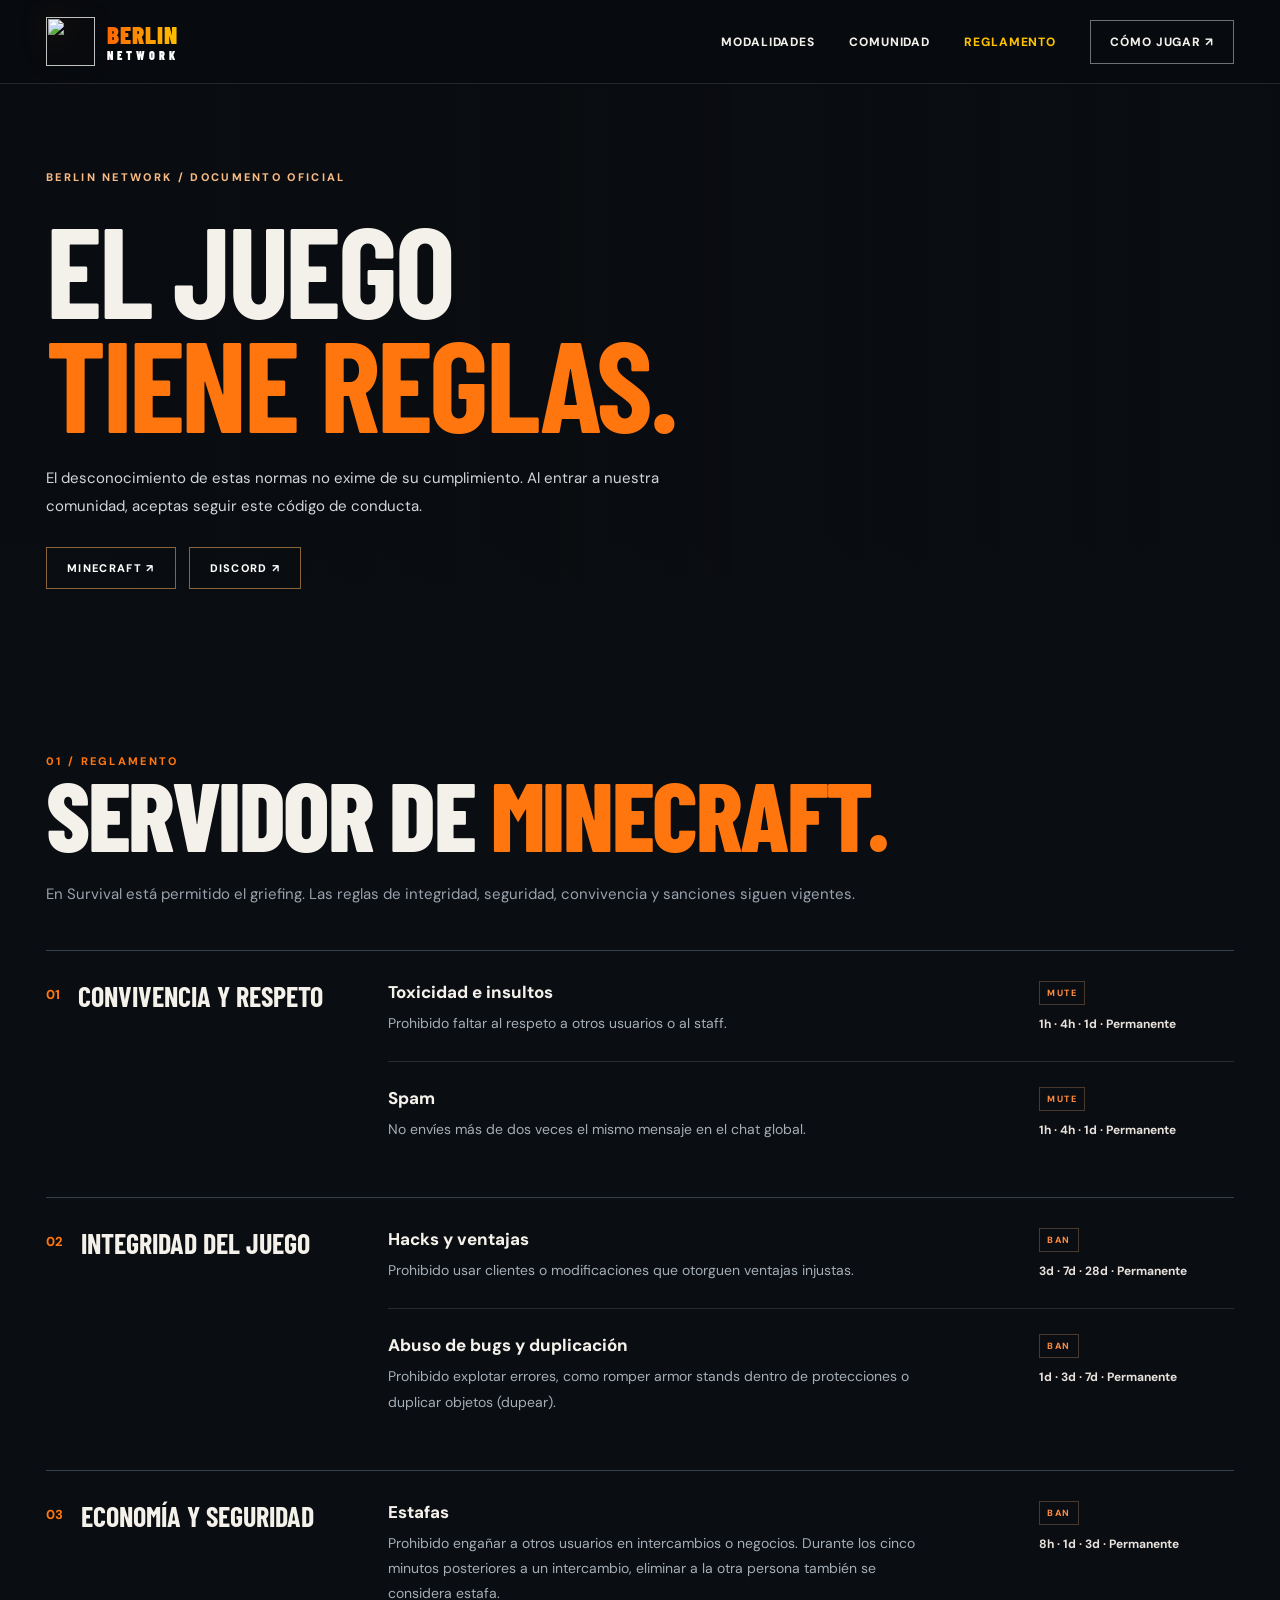
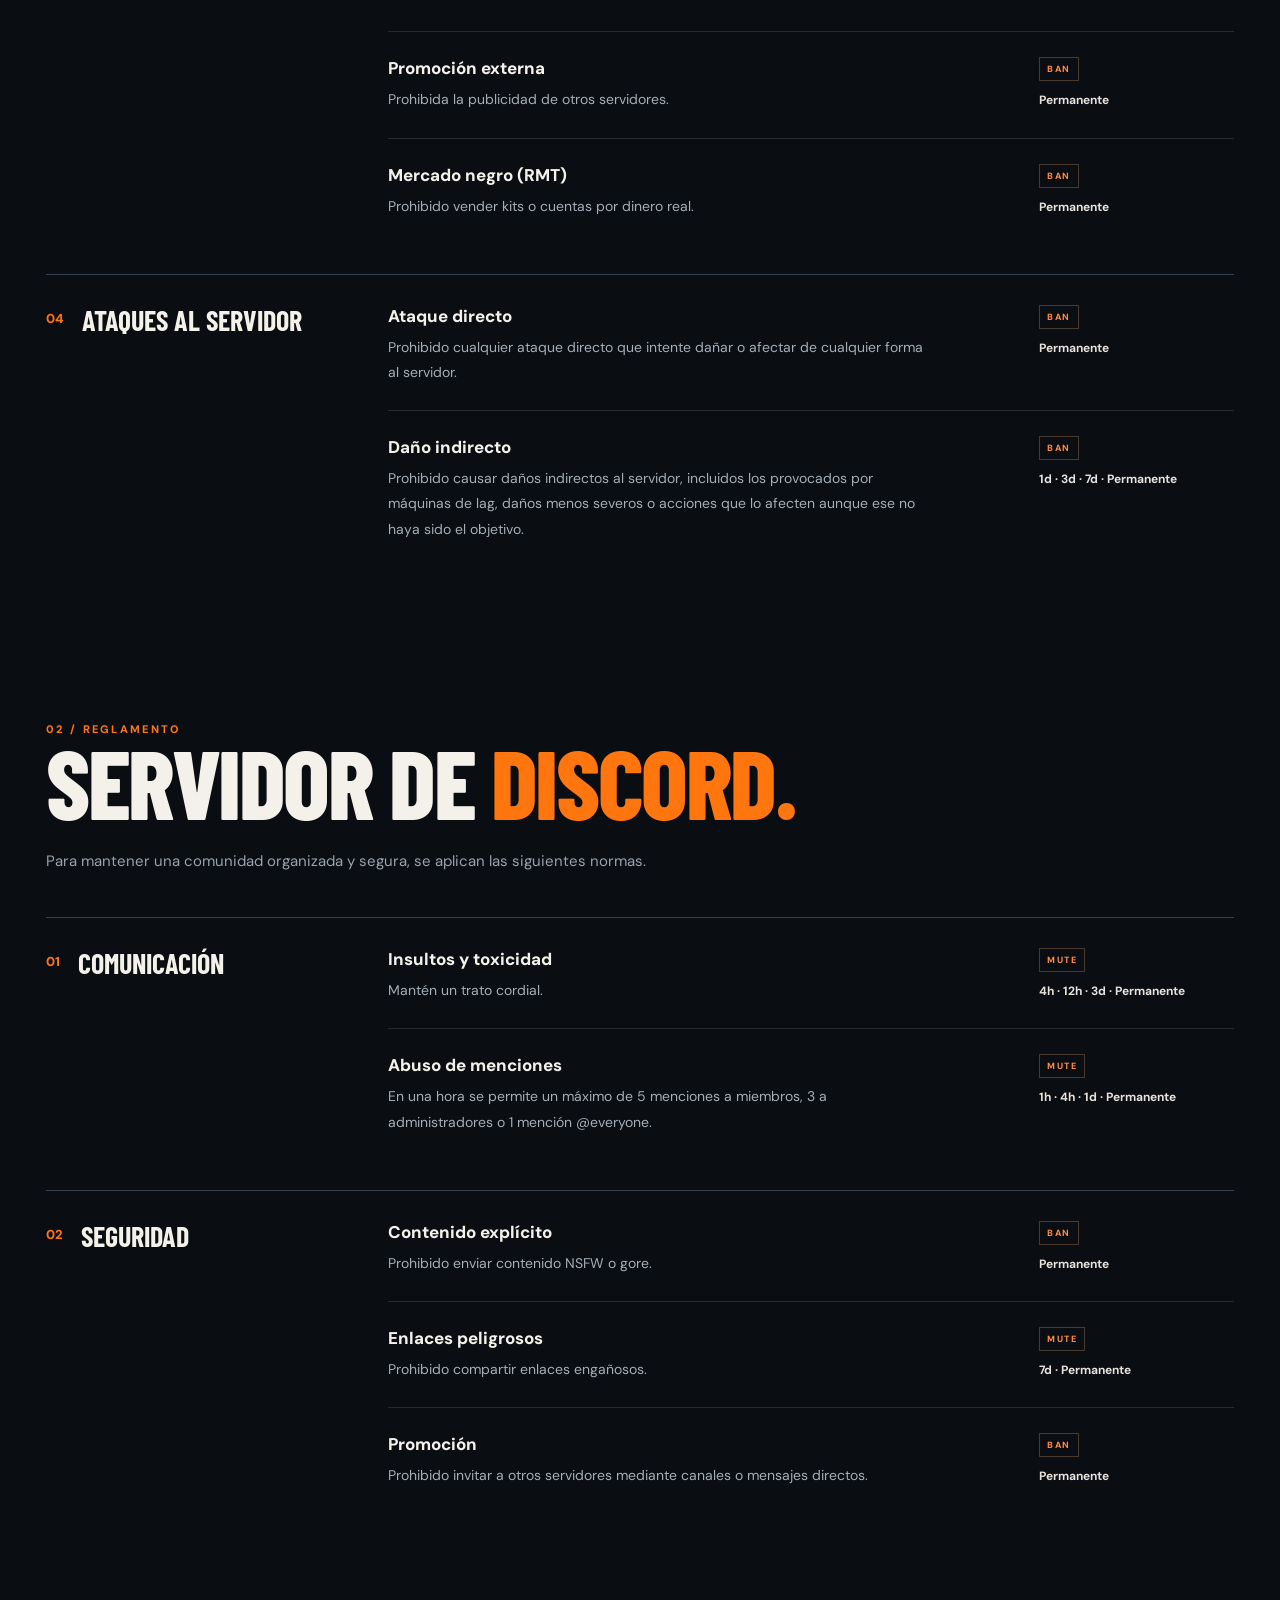
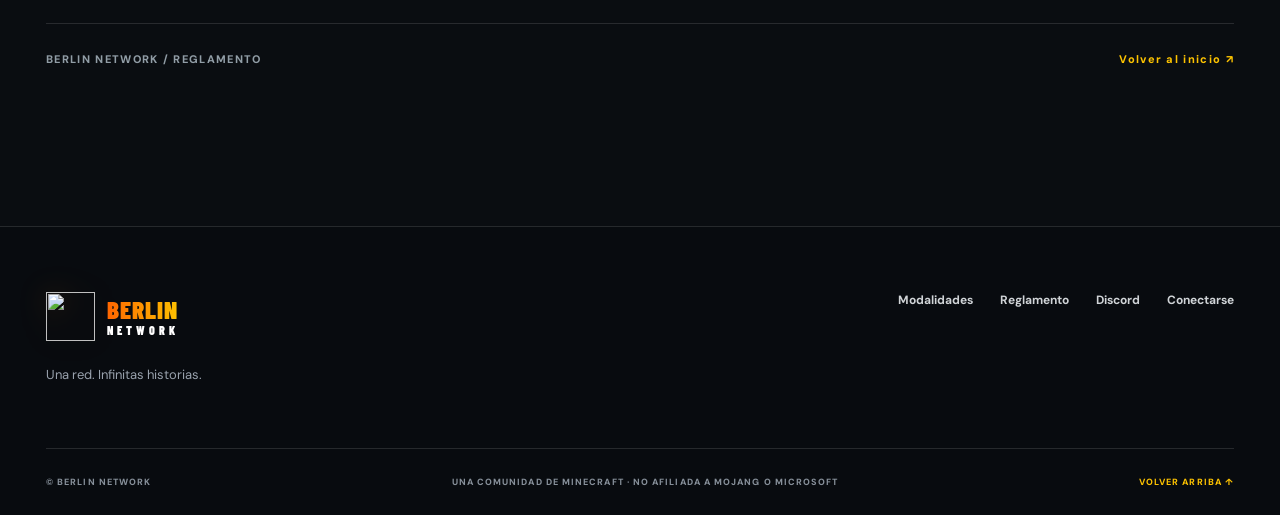
==== reglas.html @ 825617a2 "feat: add reglas.html" ====
<!doctype html>
<html lang="es">
<head>
  <meta charset="UTF-8"><meta name="viewport" content="width=device-width, initial-scale=1"><meta name="theme-color" content="#090c10"><meta name="description" content="Reglamento oficial de Berlin Network: normas y sanciones de Minecraft y Discord."><title>Reglamento — Berlin Network</title><link rel="icon" type="image/png" href="assets/favicon.png"><link rel="stylesheet" href="styles.css"><script defer src="site-config.js"></script><script defer src="script.js"></script>
</head>
<body class="rules-page">
  <a class="skip-link" href="#contenido">Saltar al contenido</a>
  <header class="site-header scrolled" id="site-header"><div class="container header-inner"><a class="brand" href="./" aria-label="Berlin Network, inicio"><img src="assets/berlin-icon.png" width="46" height="46" alt=""><span class="brand-word"><span class="brand-berlin">BERLIN</span><span class="brand-network">NETWORK</span></span></a><nav class="site-nav" id="site-nav" aria-label="Navegación principal"><a href="index.html#modalidades">Modalidades</a><a href="index.html#comunidad">Comunidad</a><a href="reglas.html" aria-current="page">Reglamento</a><a href="index.html#conectar" class="nav-play">Cómo jugar ↗</a></nav><button type="button" class="menu-toggle" id="menu-toggle" aria-expanded="false" aria-controls="site-nav" aria-label="Abrir menú"><span></span><span></span><span></span></button></div></header>
  <main id="contenido"><section class="rules-hero"><div class="rules-hero-image"></div><div class="container rules-hero-content"><p class="eyebrow light">BERLIN NETWORK / DOCUMENTO OFICIAL</p><h1>EL JUEGO<br><em>TIENE REGLAS.</em></h1><p>El desconocimiento de estas normas no exime de su cumplimiento. Al entrar a nuestra comunidad, aceptas seguir este código de conducta.</p><div class="rules-tabs" role="navigation" aria-label="Ir al reglamento"><a href="#minecraft">Minecraft ↗</a><a href="#discord">Discord ↗</a></div></div></section>
  <section class="section rules-content"><div class="container"><div class="rules-section-heading" id="minecraft"><span class="eyebrow">01 / REGLAMENTO</span><h2>Servidor de <em>Minecraft.</em></h2><p>En Survival está permitido el griefing. Las reglas de integridad, seguridad, convivencia y sanciones siguen vigentes.</p></div>
  <div class="rules-block"><div class="rules-block-title"><span>01</span><h3>Convivencia y respeto</h3></div><div class="rules-list">
    <article class="rule-entry"><div><h4>Toxicidad e insultos</h4><p>Prohibido faltar al respeto a otros usuarios o al staff.</p></div><div class="penalty"><span>MUTE</span><strong>1h · 4h · 1d · Permanente</strong></div></article>
    <article class="rule-entry"><div><h4>Spam</h4><p>No envíes más de dos veces el mismo mensaje en el chat global.</p></div><div class="penalty"><span>MUTE</span><strong>1h · 4h · 1d · Permanente</strong></div></article>
  </div></div>
  <div class="rules-block"><div class="rules-block-title"><span>02</span><h3>Integridad del juego</h3></div><div class="rules-list">
    <article class="rule-entry"><div><h4>Hacks y ventajas</h4><p>Prohibido usar clientes o modificaciones que otorguen ventajas injustas.</p></div><div class="penalty"><span>BAN</span><strong>3d · 7d · 28d · Permanente</strong></div></article>
    <article class="rule-entry"><div><h4>Abuso de bugs y duplicación</h4><p>Prohibido explotar errores, como romper armor stands dentro de protecciones o duplicar objetos (dupear).</p></div><div class="penalty"><span>BAN</span><strong>1d · 3d · 7d · Permanente</strong></div></article>
  </div></div>
  <div class="rules-block"><div class="rules-block-title"><span>03</span><h3>Economía y seguridad</h3></div><div class="rules-list">
    <article class="rule-entry"><div><h4>Estafas</h4><p>Prohibido engañar a otros usuarios en intercambios o negocios. Durante los cinco minutos posteriores a un intercambio, eliminar a la otra persona también se considera estafa.</p></div><div class="penalty"><span>BAN</span><strong>8h · 1d · 3d · Permanente</strong></div></article>
    <article class="rule-entry"><div><h4>Promoción externa</h4><p>Prohibida la publicidad de otros servidores.</p></div><div class="penalty"><span>BAN</span><strong>Permanente</strong></div></article>
    <article class="rule-entry"><div><h4>Mercado negro (RMT)</h4><p>Prohibido vender kits o cuentas por dinero real.</p></div><div class="penalty"><span>BAN</span><strong>Permanente</strong></div></article>
  </div></div>
  <div class="rules-block"><div class="rules-block-title"><span>04</span><h3>Ataques al servidor</h3></div><div class="rules-list">
    <article class="rule-entry"><div><h4>Ataque directo</h4><p>Prohibido cualquier ataque directo que intente dañar o afectar de cualquier forma al servidor.</p></div><div class="penalty"><span>BAN</span><strong>Permanente</strong></div></article>
    <article class="rule-entry"><div><h4>Daño indirecto</h4><p>Prohibido causar daños indirectos al servidor, incluidos los provocados por máquinas de lag, daños menos severos o acciones que lo afecten aunque ese no haya sido el objetivo.</p></div><div class="penalty"><span>BAN</span><strong>1d · 3d · 7d · Permanente</strong></div></article>
  </div></div>
  <div class="rules-section-heading second" id="discord"><span class="eyebrow">02 / REGLAMENTO</span><h2>Servidor de <em>Discord.</em></h2><p>Para mantener una comunidad organizada y segura, se aplican las siguientes normas.</p></div>
  <div class="rules-block"><div class="rules-block-title"><span>01</span><h3>Comunicación</h3></div><div class="rules-list">
    <article class="rule-entry"><div><h4>Insultos y toxicidad</h4><p>Mantén un trato cordial.</p></div><div class="penalty"><span>MUTE</span><strong>4h · 12h · 3d · Permanente</strong></div></article>
    <article class="rule-entry"><div><h4>Abuso de menciones</h4><p>En una hora se permite un máximo de 5 menciones a miembros, 3 a administradores o 1 mención @everyone.</p></div><div class="penalty"><span>MUTE</span><strong>1h · 4h · 1d · Permanente</strong></div></article>
  </div></div>
  <div class="rules-block"><div class="rules-block-title"><span>02</span><h3>Seguridad</h3></div><div class="rules-list">
    <article class="rule-entry"><div><h4>Contenido explícito</h4><p>Prohibido enviar contenido NSFW o gore.</p></div><div class="penalty"><span>BAN</span><strong>Permanente</strong></div></article>
    <article class="rule-entry"><div><h4>Enlaces peligrosos</h4><p>Prohibido compartir enlaces engañosos.</p></div><div class="penalty"><span>MUTE</span><strong>7d · Permanente</strong></div></article>
    <article class="rule-entry"><div><h4>Promoción</h4><p>Prohibido invitar a otros servidores mediante canales o mensajes directos.</p></div><div class="penalty"><span>BAN</span><strong>Permanente</strong></div></article>
  </div></div><div class="rules-end"><span>BERLIN NETWORK / REGLAMENTO</span><a href="index.html">Volver al inicio ↗</a></div></div></section></main>
  <footer class="footer"><div class="container footer-main"><div><a class="brand" href="index.html"><img src="assets/berlin-icon.png" alt="" width="45" height="45"><span class="brand-word"><span class="brand-berlin">BERLIN</span><span class="brand-network">NETWORK</span></span></a><p>Una red. Infinitas historias.</p></div><div class="footer-links"><a href="index.html#modalidades">Modalidades</a><a href="reglas.html">Reglamento</a><a href="https://discord.gg/GJRXZk8jEn" target="_blank" rel="noopener noreferrer">Discord</a><a href="index.html#conectar">Conectarse</a></div></div><div class="container footer-bottom"><span>© <span id="copyright-year"></span> BERLIN NETWORK</span><span>UNA COMUNIDAD DE MINECRAFT · NO AFILIADA A MOJANG O MICROSOFT</span><a href="#contenido">VOLVER ARRIBA ↑</a></div></footer>
</body></html>
---- styles.css ----
@import url('https://fonts.googleapis.com/css2?family=Barlow+Condensed:wght@500;600;700;800;900&family=DM+Sans:wght@400;500;600;700;800&display=swap');
:root{--bg:#090c10;--panel:#11161b;--panel2:#171c22;--text:#f4f1ea;--muted:#99a2ad;--line:rgba(255,255,255,.12);--orange:#ff760f;--gold:#fdc300;--container:1200px;color-scheme:dark}
*{box-sizing:border-box}html{scroll-behavior:smooth;scroll-padding-top:94px}body{margin:0;font-family:'DM Sans',Arial,sans-serif;background:var(--bg);color:var(--text);-webkit-font-smoothing:antialiased}a{color:inherit;text-decoration:none}button{font:inherit;cursor:pointer}img{display:block;max-width:100%}h1,h2,h3,h4,p{margin-top:0}h1,h2,h3{font-family:'Barlow Condensed',Impact,sans-serif;text-transform:uppercase}h1,h2{letter-spacing:-.025em;line-height:.89}h3{line-height:1}.container{width:min(var(--container),calc(100% - 92px));margin-inline:auto}.skip-link{position:absolute;z-index:1000;top:-80px;left:12px;background:#fff;color:#000;padding:10px}.skip-link:focus{top:10px}a:focus-visible,button:focus-visible{outline:3px solid var(--gold);outline-offset:5px}::selection{background:var(--orange);color:#fff}
.site-header{height:84px;position:fixed;left:0;top:0;width:100%;z-index:80;transition:background .3s,border .3s,backdrop-filter .3s;border-bottom:1px solid transparent}.site-header.scrolled{background:rgba(8,11,15,.94);border-color:var(--line);backdrop-filter:blur(22px)}.header-inner{height:100%;display:flex;align-items:center;justify-content:space-between;gap:24px}.brand{display:inline-flex;align-items:center;gap:12px;flex-shrink:0}.brand img{width:49px;height:49px;object-fit:contain;filter:drop-shadow(0 0 14px rgba(255,126,20,.17))}.brand-word{display:grid;line-height:.88;letter-spacing:.065em;font-family:'Barlow Condensed',sans-serif;font-weight:900}.brand-berlin{font-size:25px;background:linear-gradient(90deg,#ff6700,#fdc300);background-clip:text;-webkit-background-clip:text;color:transparent}.brand-network{color:white;font-size:12px;letter-spacing:.34em;margin-top:5px}.site-nav{display:flex;align-items:center;gap:34px}.site-nav>a{font-size:12px;font-weight:800;letter-spacing:.075em;text-transform:uppercase;transition:color .2s}.site-nav>a:not(.nav-play):hover,.site-nav a[aria-current="page"]{color:var(--gold)}.nav-play{padding:13px 19px;border:1px solid rgba(255,255,255,.42)}.nav-play:hover{background:var(--orange);border-color:var(--orange)}.menu-toggle{display:none;border:0;background:none;padding:10px;min-width:44px;min-height:44px}.menu-toggle span{display:block;height:2px;width:24px;background:#fff;margin:5px auto;transition:transform .2s}
.hero{min-height:760px;height:100svh;max-height:1100px;position:relative;isolation:isolate;background:#171a1d;overflow:hidden}.hero-slides,.hero-overlay,.hero-grain{position:absolute;inset:0;pointer-events:none}.hero-slides{z-index:-3;background:url('assets/paisaje-arbol.webp') center/cover no-repeat}.hero-slide{position:absolute;inset:0;width:100%;height:100%;object-fit:cover;object-position:center;opacity:0;transform:scale(1.15) translateX(4%);animation:scene-fade 27s infinite linear,scene-pan 27s infinite linear}.hero-slide:nth-child(2){animation-delay:9s}.hero-slide:nth-child(3){animation-delay:18s}@keyframes scene-fade{0%{opacity:0}4%,29%{opacity:1}34%,100%{opacity:0}}@keyframes scene-pan{0%{transform:scale(1.18) translateX(4%)}34%,100%{transform:scale(1.18) translateX(-4%)}}.hero-overlay{z-index:-2;background:linear-gradient(90deg,rgba(5,8,12,.91) 0%,rgba(5,8,12,.66) 43%,rgba(5,8,12,.27) 100%),linear-gradient(0deg,rgba(6,9,13,.88) 0%,transparent 38%,rgba(6,9,13,.45) 100%)}.hero-grain{z-index:-1;opacity:.18;background-image:radial-gradient(rgba(255,255,255,.19) .6px,transparent .65px);background-size:4px 4px}.hero-inner{height:100%;position:relative;display:flex;align-items:center}.hero-content{max-width:855px;padding:112px 0 90px;animation:hero-enter .8s ease-out both}@keyframes hero-enter{from{opacity:0;transform:translateY(22px)}to{opacity:1;transform:translateY(0)}}.eyebrow{font-size:11px;font-weight:800;letter-spacing:.21em;color:var(--orange);text-transform:uppercase;margin-bottom:28px}.eyebrow.light{color:#f8ba83}.accent-line{display:inline-block;width:28px;height:1px;background:var(--orange);vertical-align:middle;margin-right:9px}.hero h1{font-size:clamp(82px,10vw,160px);margin:0 0 30px;font-weight:900}.heading-outline{-webkit-text-stroke:1.5px #f2eee9;color:transparent}.heading-orange{background:linear-gradient(100deg,#ff781a,#ffc147 70%);background-clip:text;-webkit-background-clip:text;color:transparent}.hero-lead{max-width:590px;color:#e2e4e4;font-size:17px;line-height:1.85;margin-bottom:33px}.actions{display:flex;gap:13px;flex-wrap:wrap}.button{display:inline-flex;align-items:center;justify-content:space-between;gap:29px;min-height:54px;padding:15px 23px;border:1px solid transparent;border-radius:0;text-transform:uppercase;font-size:11px;letter-spacing:.12em;font-weight:800;transition:background .22s,color .22s,transform .22s,border-color .22s}.button:hover{transform:translateY(-3px)}.button.primary{background:linear-gradient(100deg,#ff7816,#e96300);color:#111}.button.primary:hover{background:var(--gold)}.button.secondary{border-color:rgba(255,255,255,.55);background:rgba(8,11,14,.3);color:white}.button.secondary:hover{background:white;color:#111}.button.outline{border:1px solid var(--orange);color:var(--orange);margin-top:20px}.button.outline:hover{background:var(--orange);color:#111}.button-arrow{font-size:19px}.hero-bottom{position:absolute;bottom:36px;left:0;right:0;display:flex;justify-content:space-between;align-items:center}.hero-index,.scroll-label{font-size:10px;font-weight:800;letter-spacing:.17em;color:#ddd}.hero-index-line{display:inline-block;height:1px;width:70px;margin:0 17px;vertical-align:middle;background:rgba(255,255,255,.54)}.scroll-label span{margin-left:9px;font-size:20px}.hero-vertical{position:absolute;right:28px;top:50%;writing-mode:vertical-rl;transform:translateY(-50%);font-size:10px;letter-spacing:.35em;color:rgba(255,255,255,.65);font-weight:800}
.signal-bar{background:#161b1f;border-bottom:1px solid var(--line)}.signal-content{display:grid;grid-template-columns:1.3fr 1fr 1fr 1fr;min-height:112px;align-items:stretch}.signal-item{display:flex;flex-direction:column;justify-content:center;gap:9px;padding:20px 25px;border-left:1px solid var(--line)}.signal-item:first-child{border-left:0;padding-left:0}.signal-label{font-size:9px;letter-spacing:.19em;color:#a6acb5;font-weight:800}.signal-value{font-size:16px;font-weight:700}.status-dot{display:inline-block;width:8px;height:8px;border-radius:50%;margin-right:8px;background:#aab0b6}.status-dot.online{background:#6ddb8a;box-shadow:0 0 15px #6ddb8a88}.status-dot.offline{background:#f16e68}.signal-join{align-items:end;text-align:right}.signal-join a{font-weight:800;font-size:11px;letter-spacing:.11em;color:var(--gold)}.signal-join a:hover{color:white}
.section{padding:132px 0}.section-title-row{display:flex;align-items:end;justify-content:space-between;gap:60px;margin-bottom:63px}.section h2,.rules-content h2{font-size:clamp(65px,7.7vw,112px);font-weight:800;margin:0}.section h2 em,.rules-content h2 em{font-style:normal;color:var(--orange)}.title-aside{color:var(--muted);max-width:340px;line-height:1.85;font-size:15px;margin:0 0 5px}.modes-section{background:#0a0d11}.mode-display{background:#111619;display:grid;grid-template-columns:1fr;position:relative;overflow:hidden}.mode-image{height:clamp(350px,56vw,600px);position:relative;background:#202428;overflow:hidden}.mode-image img{width:100%;height:100%;object-fit:cover;object-position:50% 49%;image-rendering:auto}.mode-image:after{content:'';position:absolute;inset:0;background:linear-gradient(0deg,rgba(0,0,0,.45),transparent 35%);pointer-events:none}.image-note{position:absolute;left:30px;bottom:25px;z-index:1;color:white;font-size:10px;letter-spacing:.17em;font-weight:800}.media-corner{position:absolute;z-index:1;width:31px;height:31px;border-color:var(--gold);border-style:solid}.media-corner.top-left{top:25px;left:25px;border-width:2px 0 0 2px}.media-corner.bottom-right{right:25px;bottom:25px;border-width:0 2px 2px 0}.mode-image-caption{background:#191e22;padding:22px 30px;display:flex;align-items:center;gap:16px;font-size:9px;letter-spacing:.2em;font-weight:800;color:#c2c5c9}.mode-image-caption .mini-number{color:var(--orange);font-family:'Barlow Condensed';font-size:30px;line-height:.7}.thin-line{width:54px;height:1px;background:var(--orange)}.modes-grid{display:grid;grid-template-columns:1fr 1fr;gap:16px;margin-top:16px}.mode-card{min-height:340px;background:#14191e;border:1px solid rgba(255,255,255,.055);padding:38px 39px 30px;display:flex;flex-direction:column;transition:border .25s,transform .25s,background .25s}.mode-card:hover{transform:translateY(-5px);border-color:rgba(255,118,15,.5);background:#191e22}.mode-card-top{display:flex;align-items:center;justify-content:space-between;gap:10px}.mode-number,.mode-tag{font-size:10px;letter-spacing:.14em;font-weight:800;color:var(--orange)}.mode-tag{color:#7f8992}.mode-card h3{font-size:72px;font-weight:800;margin:35px 0 18px}.dot-accent{color:var(--orange)}.mode-card p{max-width:485px;color:#a6b0b8;line-height:1.86;font-size:14px;margin-bottom:35px}.card-bottom{border-top:1px solid var(--line);margin-top:auto;padding-top:20px;display:flex;align-items:center;justify-content:space-between;gap:12px;font-size:10px;color:#d8d8d9;letter-spacing:.08em;font-weight:800}.card-arrow{font-size:26px;color:var(--orange)}
.worlds-banner{min-height:600px;position:relative;display:flex;align-items:center;isolation:isolate;overflow:hidden}.worlds-background{position:absolute;inset:0;background:url('assets/paisaje-arbol.webp') center 54%/cover no-repeat;z-index:-3;transform:scale(1.1)}.worlds-shade{position:absolute;inset:0;background:linear-gradient(90deg,rgba(5,8,10,.95),rgba(5,8,10,.34)),linear-gradient(0deg,#090c10b0,transparent);z-index:-2}.worlds-content{padding-block:100px}.worlds-content h2{font-size:clamp(80px,10vw,150px);margin:0 0 30px}.worlds-content h2 i{font-style:normal;color:var(--gold)}.worlds-content p:last-child{color:#d7dbdb;line-height:1.8;max-width:350px}.community-section{background:#0e1217}.community-grid{display:grid;grid-template-columns:1fr 1fr;gap:95px;align-items:center}.community-intro p:not(.eyebrow){max-width:430px;line-height:1.9;color:#a7b0b7;font-size:15px;margin:32px 0}.text-link{display:inline-flex;padding:15px 0;border-bottom:1px solid var(--orange);font-size:12px;font-weight:800;letter-spacing:.14em;text-transform:uppercase;gap:30px;color:var(--gold)}.text-link:hover{color:white}.discord-panel{border:1px solid #39414a;background:linear-gradient(135deg,#1b2229,#11161b);padding:34px;min-height:450px;box-shadow:25px 25px 0 rgba(0,0,0,.16)}.panel-top,.panel-mid,.discord-metrics,.discord-panel-footer{display:flex;align-items:center;justify-content:space-between}.panel-top{border-bottom:1px solid var(--line);padding-bottom:24px}.panel-kicker{font-size:10px;letter-spacing:.18em;font-weight:800;color:#f8ad62}.panel-small-star{font-size:25px;color:var(--orange)}.panel-mid{justify-content:start;gap:20px;margin:32px 0 35px}.discord-avatar{width:82px;height:82px;flex-shrink:0;display:grid;place-items:center;background:#090d11;border:1px solid rgba(255,255,255,.08)}.discord-avatar img{width:70px;height:70px}.discord-small{font-size:9px;letter-spacing:.16em;font-weight:800;color:var(--orange)}.panel-mid h3{font-size:41px;margin:7px 0 4px}.panel-mid p{font-size:12px;color:var(--muted);margin:0}.discord-metrics{gap:10px;border-top:1px solid var(--line);border-bottom:1px solid var(--line);padding:25px 0;margin-bottom:29px}.discord-metrics div{display:grid;gap:11px}.discord-metrics span{font-size:9px;letter-spacing:.13em;color:var(--muted);font-weight:800}.discord-metrics strong{font-size:15px}.discord-panel-footer{gap:18px}.discord-panel-footer .button{flex:1}.qr-panel{text-align:center;flex-shrink:0}.qr-panel img{width:68px;height:68px;object-fit:contain;margin:auto;image-rendering:pixelated}.qr-panel span{display:block;margin-top:8px;color:#9ca5ad;font-size:8px;font-weight:800;letter-spacing:.07em}
.conduct-section{background:#0a0d11;border-top:1px solid var(--line)}.conduct-layout{display:grid;grid-template-columns:1fr 1fr;gap:100px;align-items:center}.conduct-layout>div:first-child>p:not(.eyebrow){margin-top:34px;max-width:510px;color:var(--muted);line-height:1.9;font-size:15px}.rule-teasers{border-top:1px solid var(--line)}.teaser{padding:31px 0;border-bottom:1px solid var(--line);display:flex;gap:27px}.teaser>span{color:var(--orange);font-size:12px;font-weight:800}.teaser h3{font-size:32px;margin:0 0 10px}.teaser p{margin:0;color:var(--muted);font-size:13px;line-height:1.7}
.connect-section{position:relative;overflow:hidden;background:radial-gradient(ellipse at 85% 52%,#5b2912 0%,#1a1312 32%,#0d1115 74%);border-top:1px solid #4d2b1b}.connect-glow{position:absolute;right:-200px;bottom:-350px;width:800px;height:800px;background:radial-gradient(circle,rgba(255,99,0,.23),transparent 60%);pointer-events:none}.connect-inner{position:relative;max-width:850px;margin:0 auto;text-align:center}.connect-inner h2{font-size:clamp(90px,13vw,166px);margin:0 0 24px}.connect-inner>p:not(.eyebrow){max-width:510px;margin:0 auto 34px;color:#c7cbcd;line-height:1.9}.ip-shell{display:flex;align-items:stretch;justify-content:space-between;border:1px solid #6c4c34;background:#080a0ccf;max-width:650px;margin:auto;text-align:left;min-height:88px}.ip-shell>div{padding:19px 22px;display:grid;gap:7px}.ip-shell span{font-size:10px;font-weight:800;letter-spacing:.15em;color:#aab0b3}.ip-shell strong{font-size:22px;word-break:break-word}.ip-shell button{border:0;border-left:1px solid #6c4c34;padding:0 22px;background:#e87513;color:#111;font-weight:800;text-transform:uppercase;font-size:11px;letter-spacing:.11em;white-space:nowrap}.ip-shell button:not(:disabled):hover{background:var(--gold)}.ip-shell button:disabled{opacity:.45;cursor:not-allowed;background:#a36f46}.connect-note{font-size:12px!important;margin-top:16px!important;color:#aeb6ba!important}
.footer{background:#080b0f;border-top:1px solid var(--line)}.footer-main{padding:65px 0;display:flex;align-items:start;justify-content:space-between;gap:40px}.footer-main p{margin:20px 0 0;color:var(--muted);font-size:13px}.footer-links{display:flex;align-items:center;gap:27px;flex-wrap:wrap}.footer-links a{font-weight:700;color:#d0d4d7;font-size:12px}.footer-links a:hover{color:var(--orange)}.footer-bottom{min-height:67px;border-top:1px solid var(--line);display:flex;align-items:center;justify-content:space-between;gap:20px;font-size:9px;letter-spacing:.12em;color:#87909a;font-weight:800}.footer-bottom a{color:var(--gold)}
.reveal{opacity:0;transform:translateY(28px);transition:opacity .7s ease,transform .7s cubic-bezier(.2,.7,.2,1)}.reveal.visible{opacity:1;transform:none}
/* Reglamento */
.rules-page{background:#0a0d11}.rules-hero{min-height:525px;padding:170px 0 90px;position:relative;isolation:isolate;overflow:hidden}.rules-hero-image{position:absolute;inset:0;z-index:-2;background:linear-gradient(90deg,#090c10 8%,#090c10b8 59%,#090c1080),url('assets/paisaje-montana.webp') center 42%/cover no-repeat}.rules-hero:after{content:'';position:absolute;inset:auto 0 0;height:140px;z-index:-1;background:linear-gradient(0deg,#0a0d11,transparent)}.rules-hero-content h1{font-size:clamp(72px,10vw,136px);margin-bottom:25px}.rules-hero-content h1 em{color:var(--orange);font-style:normal}.rules-hero-content>p:not(.eyebrow){max-width:670px;color:#d3d7da;line-height:1.85;font-size:15px}.rules-tabs{display:flex;gap:13px;flex-wrap:wrap;margin-top:27px}.rules-tabs a{border:1px solid #8a653c;color:white;padding:13px 20px;text-transform:uppercase;letter-spacing:.12em;font-size:11px;font-weight:800}.rules-tabs a:hover{background:var(--orange)}.rules-content{padding-top:60px}.rules-section-heading{scroll-margin-top:110px;margin:10px 0 42px}.rules-section-heading.second{margin-top:120px}.rules-section-heading h2{font-size:clamp(64px,7.6vw,110px)}.rules-section-heading>p{margin:24px 0 0;color:var(--muted);font-size:15px;line-height:1.8}.rules-block{display:grid;grid-template-columns:300px 1fr;border-top:1px solid #34404a;padding:30px 0;gap:42px}.rules-block-title{display:flex;gap:18px;align-items:start}.rules-block-title span{font-size:13px;color:var(--orange);font-weight:800;margin-top:5px}.rules-block-title h3{font-size:28px;line-height:1.1;margin:0}.rule-entry{display:grid;grid-template-columns:1fr 195px;align-items:start;gap:35px;padding:25px 0;border-bottom:1px solid var(--line)}.rule-entry:first-child{padding-top:0}.rule-entry:last-child{border-bottom:0}.rule-entry h4{font-size:17px;margin:0 0 8px;font-weight:800}.rule-entry p{color:#a5aeb7;font-size:14px;line-height:1.8;margin:0;max-width:540px}.penalty{display:grid;gap:9px;justify-content:start}.penalty span{width:max-content;font-size:9px;color:#ff8c3f;letter-spacing:.17em;font-weight:800;border:1px solid #4a3a2d;padding:5px 7px}.penalty strong{font-size:12px;line-height:1.75;color:#e8e1dc}.rules-end{margin-top:80px;border-top:1px solid var(--line);display:flex;align-items:center;justify-content:space-between;gap:20px;padding:28px 0;font-weight:800;font-size:11px;letter-spacing:.12em;color:#919da6}.rules-end a{color:var(--gold)}
@media(max-width:1100px){.container{width:min(var(--container),calc(100% - 62px))}.hero h1{font-size:clamp(70px,10vw,130px)}.community-grid{gap:40px}.conduct-layout{gap:40px}.rule-entry{grid-template-columns:1fr 160px}.rules-block{grid-template-columns:250px 1fr;gap:25px}}
@media(max-width:800px){.container{width:calc(100% - 42px)}.site-header{height:74px}.site-nav{position:absolute;top:74px;right:0;left:0;display:none;flex-direction:column;align-items:stretch;gap:0;background:#101419;border-bottom:1px solid var(--line);padding:15px 21px 20px}.site-nav.open{display:flex}.site-nav>a{padding:16px 6px}.site-nav .nav-play{padding:16px;border:1px solid #5e4839;margin-top:6px}.menu-toggle{display:block;margin-left:auto}.hero{height:auto;min-height:780px}.hero-content{padding-top:155px}.hero h1{font-size:clamp(68px,12vw,100px)}.hero-vertical{display:none}.hero-bottom{bottom:20px}.signal-content{grid-template-columns:1fr 1fr}.signal-item{border-bottom:1px solid var(--line)}.signal-item:nth-child(3){border-left:0;padding-left:0}.signal-join{align-items:start;text-align:left}.section{padding:85px 0}.section-title-row{display:block;margin-bottom:36px}.title-aside{margin-top:25px;max-width:580px}.section h2{font-size:clamp(64px,10vw,95px)}.mode-image{height:420px}.mode-card{padding:30px 25px}.mode-card h3{font-size:62px}.community-grid,.conduct-layout{grid-template-columns:1fr;gap:46px}.community-intro{max-width:650px}.discord-panel{max-width:680px}.worlds-banner{min-height:480px}.rules-block{grid-template-columns:1fr;gap:20px}.rules-block-title{margin-bottom:7px}.rule-entry{grid-template-columns:1fr 210px}.footer-main{flex-direction:column}.footer-bottom{flex-wrap:wrap;padding:18px 0}}
@media(max-width:540px){.container{width:calc(100% - 34px)}.brand img{width:41px;height:41px}.brand-berlin{font-size:22px}.brand-network{font-size:10px}.hero{min-height:770px}.hero h1{font-size:clamp(55px,13vw,78px)}.hero-lead{font-size:14px;line-height:1.8}.hero-overlay{background:linear-gradient(90deg,#06090be8,#06090bb9),linear-gradient(0deg,#06090be0,transparent)}.actions{align-items:stretch;flex-direction:column;max-width:360px}.button{justify-content:center}.hero-index{display:none}.scroll-label{margin-left:auto}.signal-content{grid-template-columns:1fr 1fr}.signal-item{padding:18px 9px;min-width:0}.signal-item:first-child,.signal-item:nth-child(3){padding-left:0}.signal-value{font-size:12px}.signal-label{font-size:8px}.signal-join a{font-size:9px}.section{padding:72px 0}.section h2{font-size:64px}.mode-image{height:290px}.image-note{font-size:8px;left:15px;bottom:15px}.media-corner.top-left{top:13px;left:13px}.media-corner.bottom-right{bottom:13px;right:13px}.mode-image-caption{padding:16px;gap:10px;flex-wrap:wrap;font-size:7px}.modes-grid{grid-template-columns:1fr}.mode-card{min-height:310px}.mode-card h3{font-size:64px}.worlds-content h2{font-size:80px}.worlds-banner{min-height:430px}.discord-panel{padding:22px;min-height:0;box-shadow:none}.panel-mid h3{font-size:35px}.panel-mid{gap:12px}.discord-avatar{width:60px;height:60px}.discord-avatar img{width:58px;height:58px}.discord-panel-footer{flex-direction:column;align-items:stretch}.qr-panel{display:flex;align-items:center;gap:14px;text-align:left}.qr-panel img{width:60px;height:60px;margin:0}.connect-inner h2{font-size:95px}.ip-shell{display:flex;flex-direction:column;text-align:center}.ip-shell>div{text-align:center}.ip-shell button{border-left:0;border-top:1px solid #6c4c34;min-height:55px}.footer-links{gap:17px}.footer-bottom{font-size:8px}.rules-hero{padding:147px 0 65px;min-height:480px}.rules-hero-content h1{font-size:71px}.rules-hero-content>p:not(.eyebrow){font-size:13px}.rules-content{padding-top:40px}.rules-section-heading h2{font-size:65px}.rules-section-heading.second{margin-top:80px}.rule-entry{grid-template-columns:1fr;gap:16px}.penalty{display:flex;align-items:center;flex-wrap:wrap;gap:13px}.rules-block{padding:24px 0}.rules-end{margin-top:40px}}
@media(prefers-reduced-motion:reduce){html{scroll-behavior:auto}.hero-slide{animation:none;opacity:0;transform:none}.hero-slide:first-child{opacity:1}.reveal{opacity:1;transform:none;transition:none}.button,.mode-card{transition:none}.button:hover,.mode-card:hover{transform:none}}
.motion-paused .hero-slide{animation-play-state:paused}
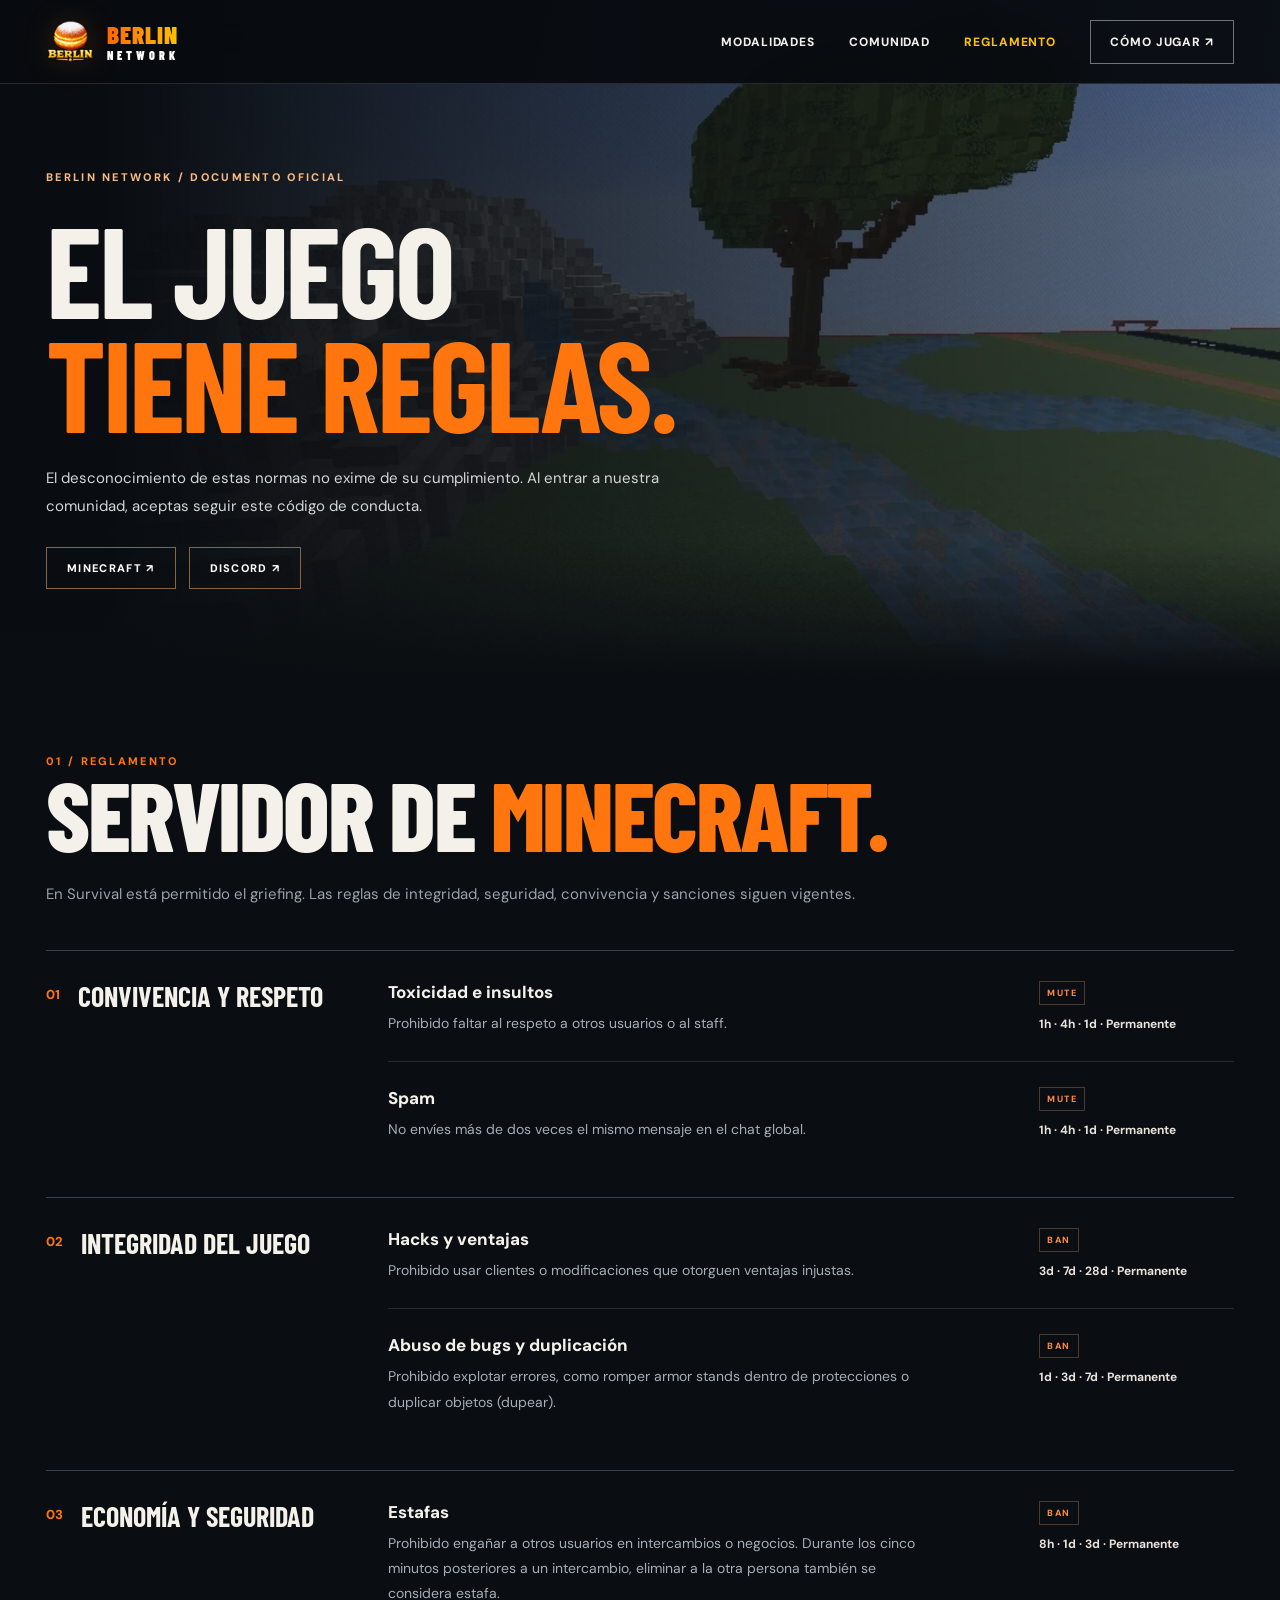
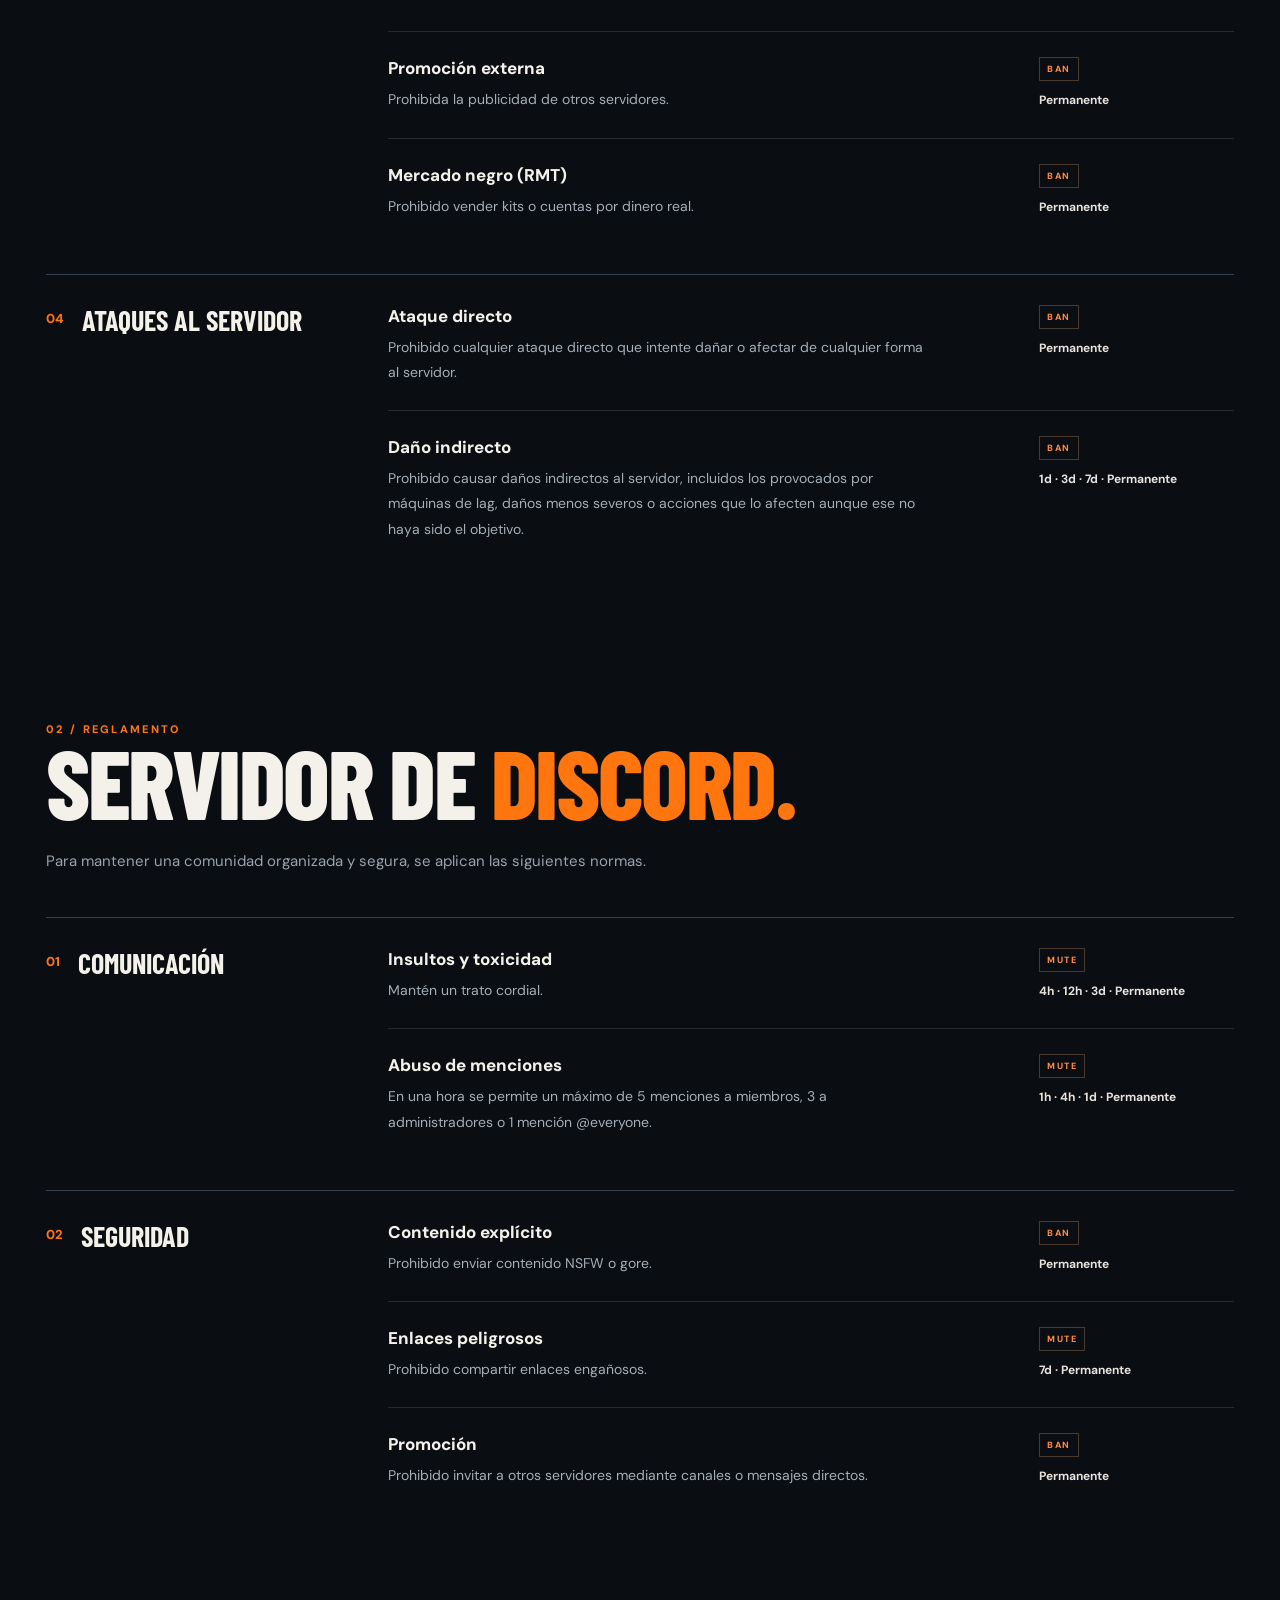
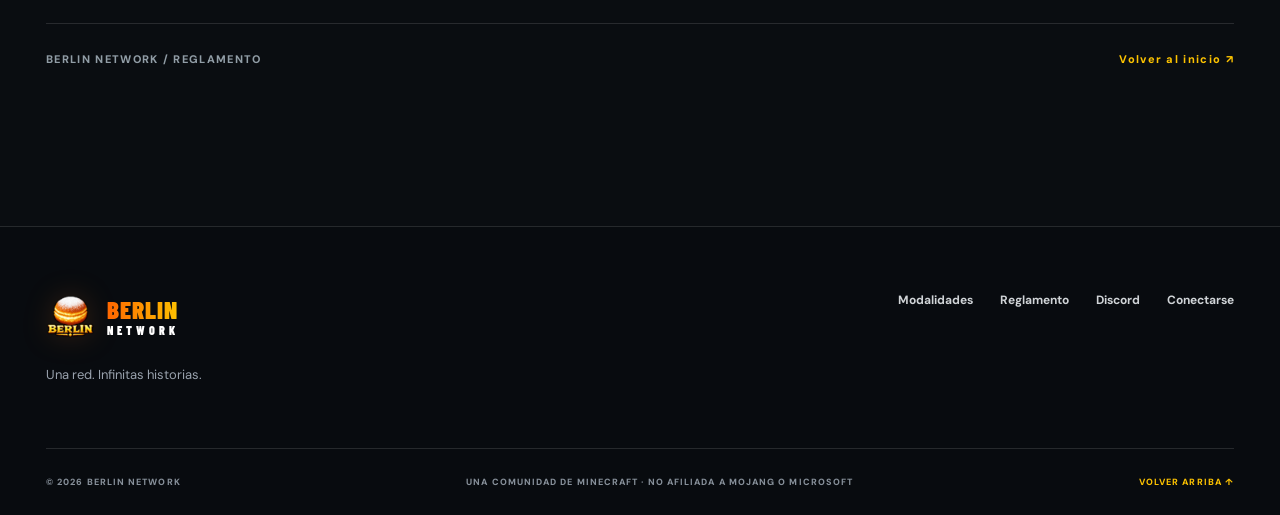
==== commit a57cabed: "fix: use Discord invite encoded in official QR for reglas.html" ====
--- a/reglas.html
+++ b/reglas.html
@@ -35,5 +35,5 @@
     <article class="rule-entry"><div><h4>Enlaces peligrosos</h4><p>Prohibido compartir enlaces engañosos.</p></div><div class="penalty"><span>MUTE</span><strong>7d · Permanente</strong></div></article>
     <article class="rule-entry"><div><h4>Promoción</h4><p>Prohibido invitar a otros servidores mediante canales o mensajes directos.</p></div><div class="penalty"><span>BAN</span><strong>Permanente</strong></div></article>
   </div></div><div class="rules-end"><span>BERLIN NETWORK / REGLAMENTO</span><a href="index.html">Volver al inicio ↗</a></div></div></section></main>
-  <footer class="footer"><div class="container footer-main"><div><a class="brand" href="index.html"><img src="assets/berlin-icon.png" alt="" width="45" height="45"><span class="brand-word"><span class="brand-berlin">BERLIN</span><span class="brand-network">NETWORK</span></span></a><p>Una red. Infinitas historias.</p></div><div class="footer-links"><a href="index.html#modalidades">Modalidades</a><a href="reglas.html">Reglamento</a><a href="https://discord.gg/GJRXZk8jEn" target="_blank" rel="noopener noreferrer">Discord</a><a href="index.html#conectar">Conectarse</a></div></div><div class="container footer-bottom"><span>© <span id="copyright-year"></span> BERLIN NETWORK</span><span>UNA COMUNIDAD DE MINECRAFT · NO AFILIADA A MOJANG O MICROSOFT</span><a href="#contenido">VOLVER ARRIBA ↑</a></div></footer>
+  <footer class="footer"><div class="container footer-main"><div><a class="brand" href="index.html"><img src="assets/berlin-icon.png" alt="" width="45" height="45"><span class="brand-word"><span class="brand-berlin">BERLIN</span><span class="brand-network">NETWORK</span></span></a><p>Una red. Infinitas historias.</p></div><div class="footer-links"><a href="index.html#modalidades">Modalidades</a><a href="reglas.html">Reglamento</a><a href="https://discord.gg/UeGzQjRebw" target="_blank" rel="noopener noreferrer">Discord</a><a href="index.html#conectar">Conectarse</a></div></div><div class="container footer-bottom"><span>© <span id="copyright-year"></span> BERLIN NETWORK</span><span>UNA COMUNIDAD DE MINECRAFT · NO AFILIADA A MOJANG O MICROSOFT</span><a href="#contenido">VOLVER ARRIBA ↑</a></div></footer>
 </body></html>
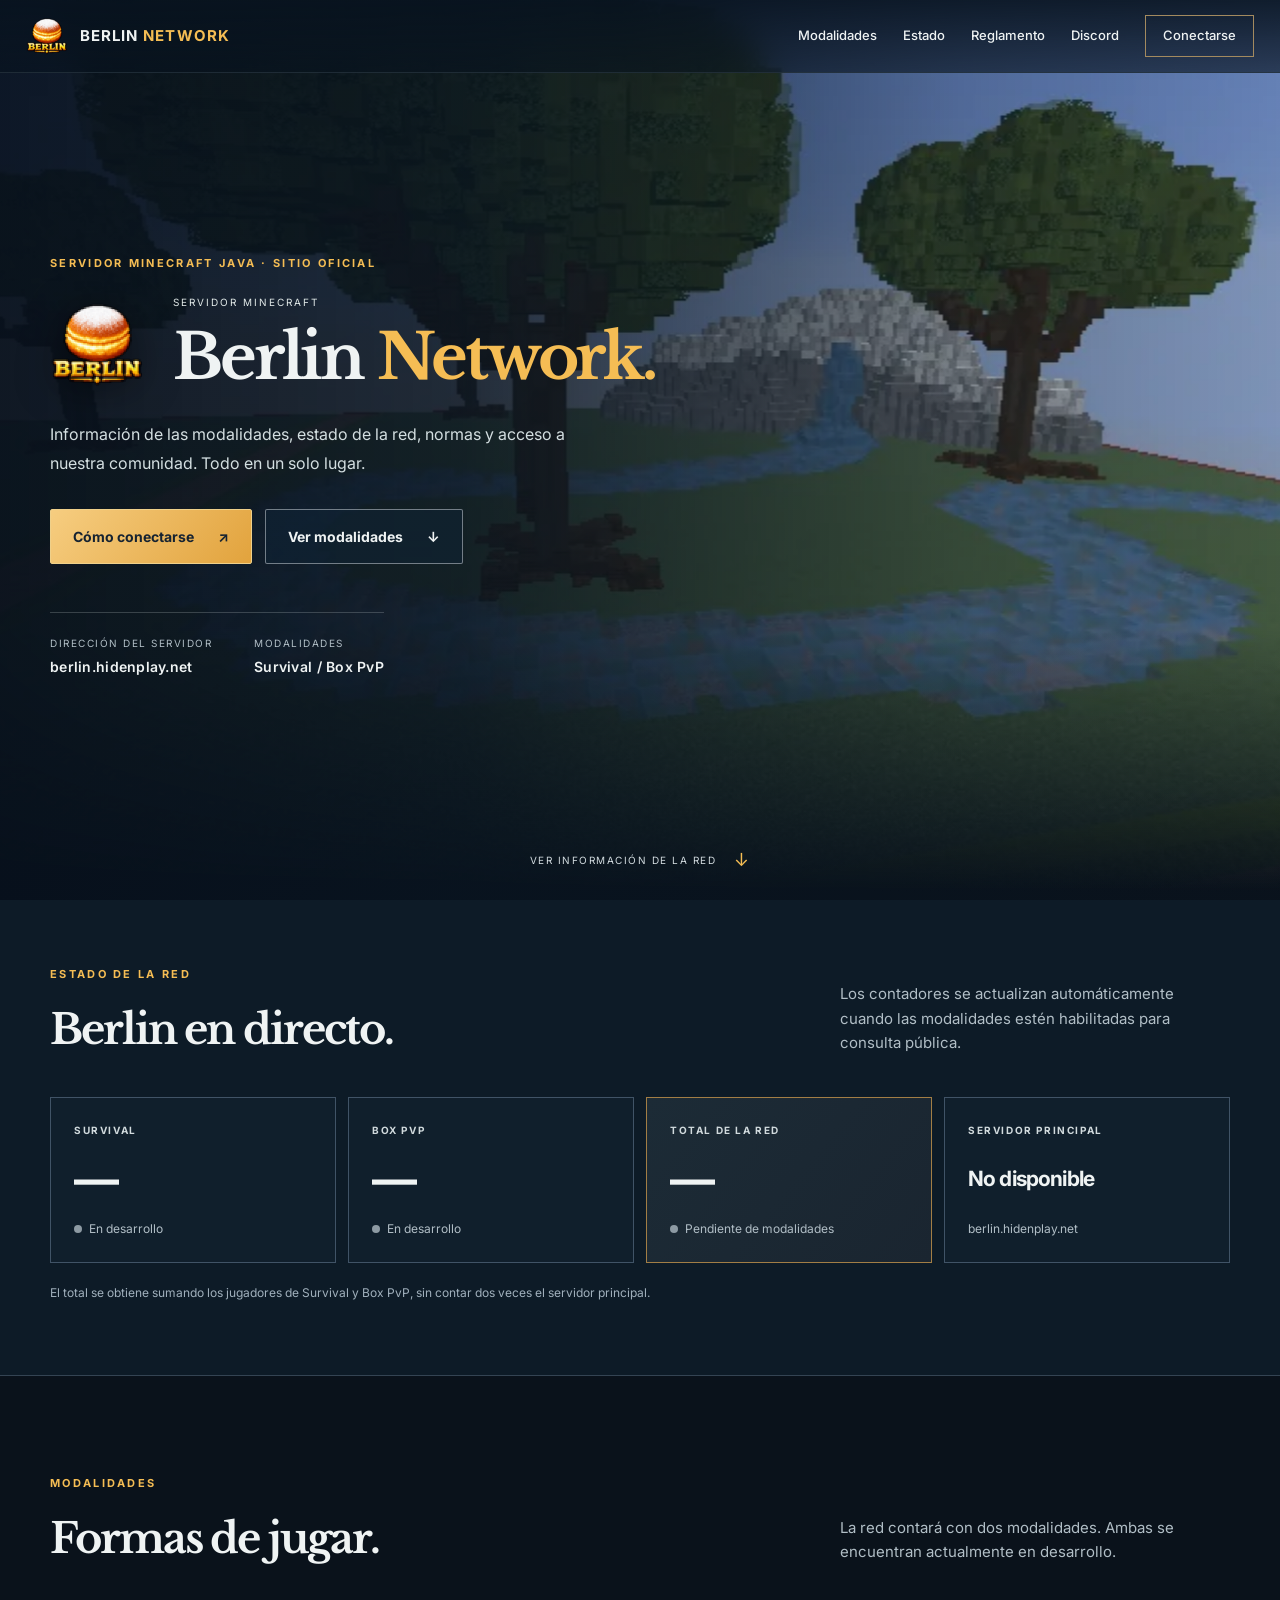
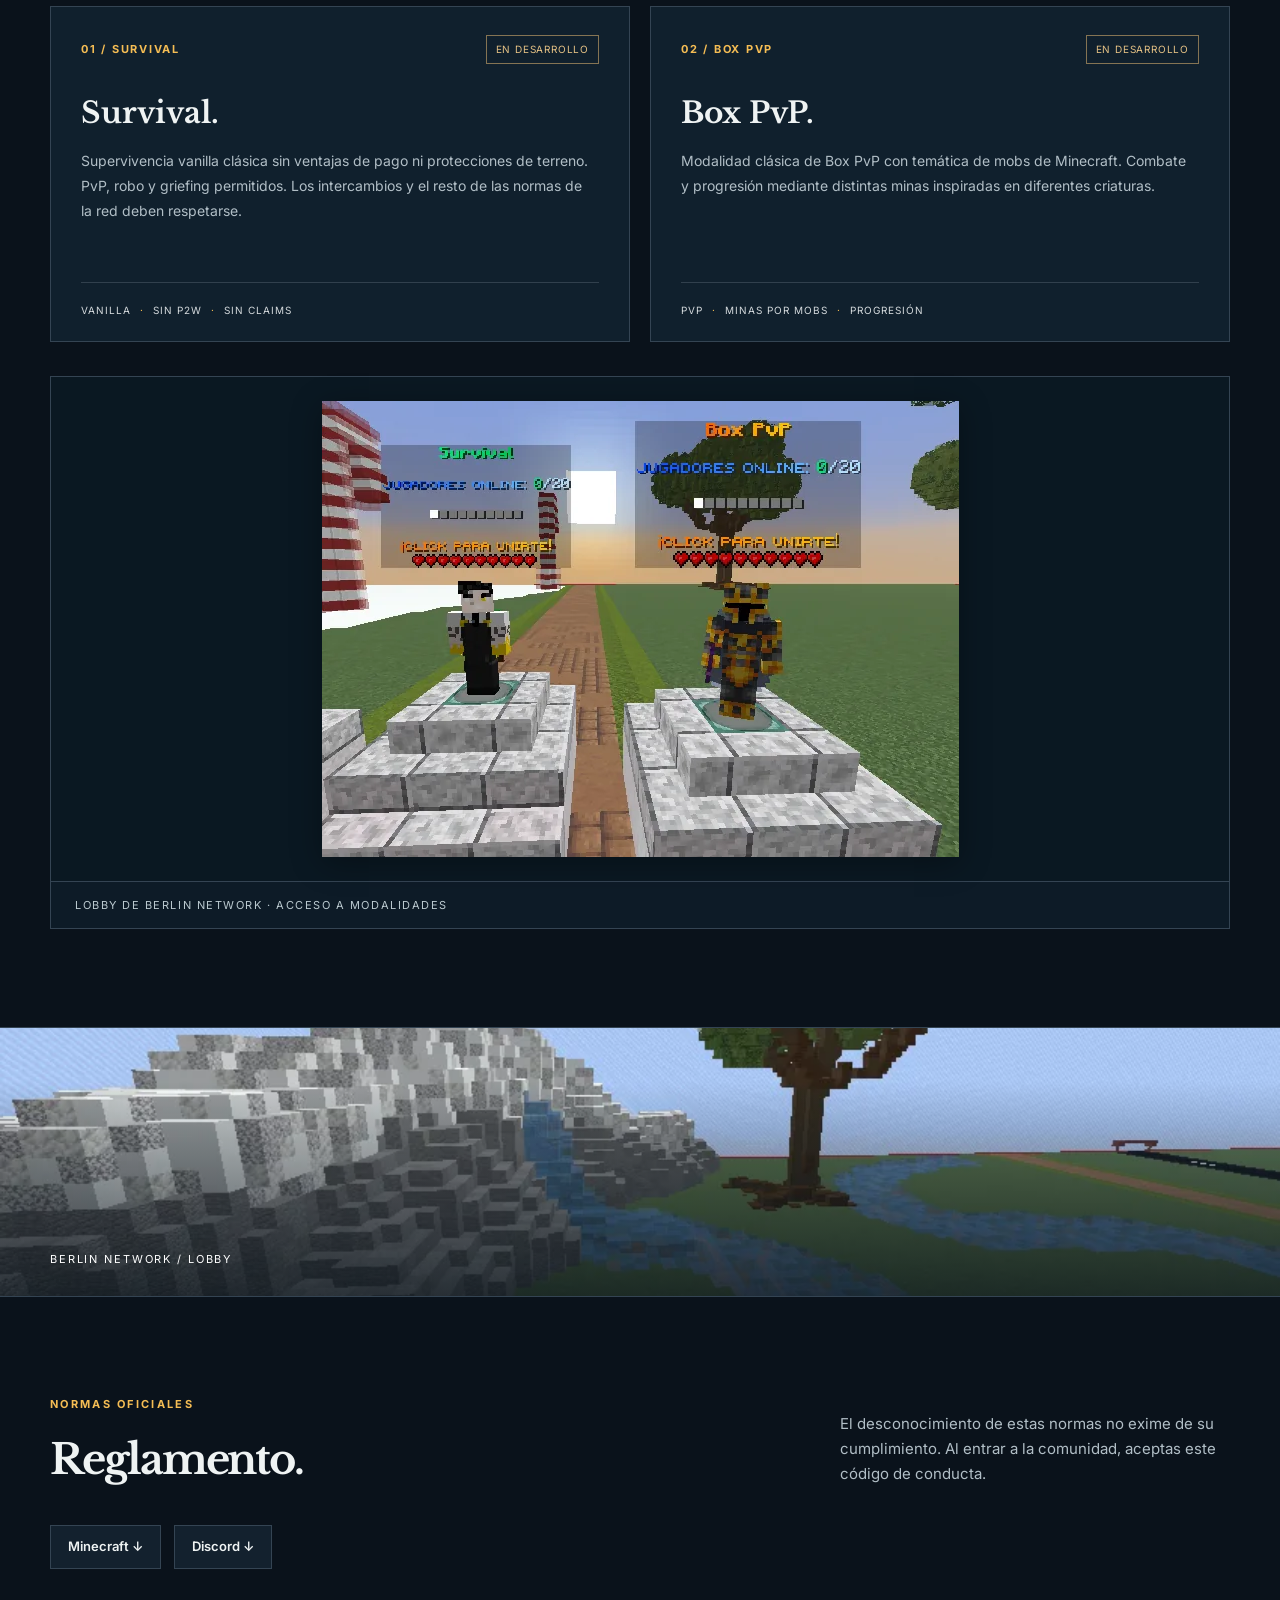
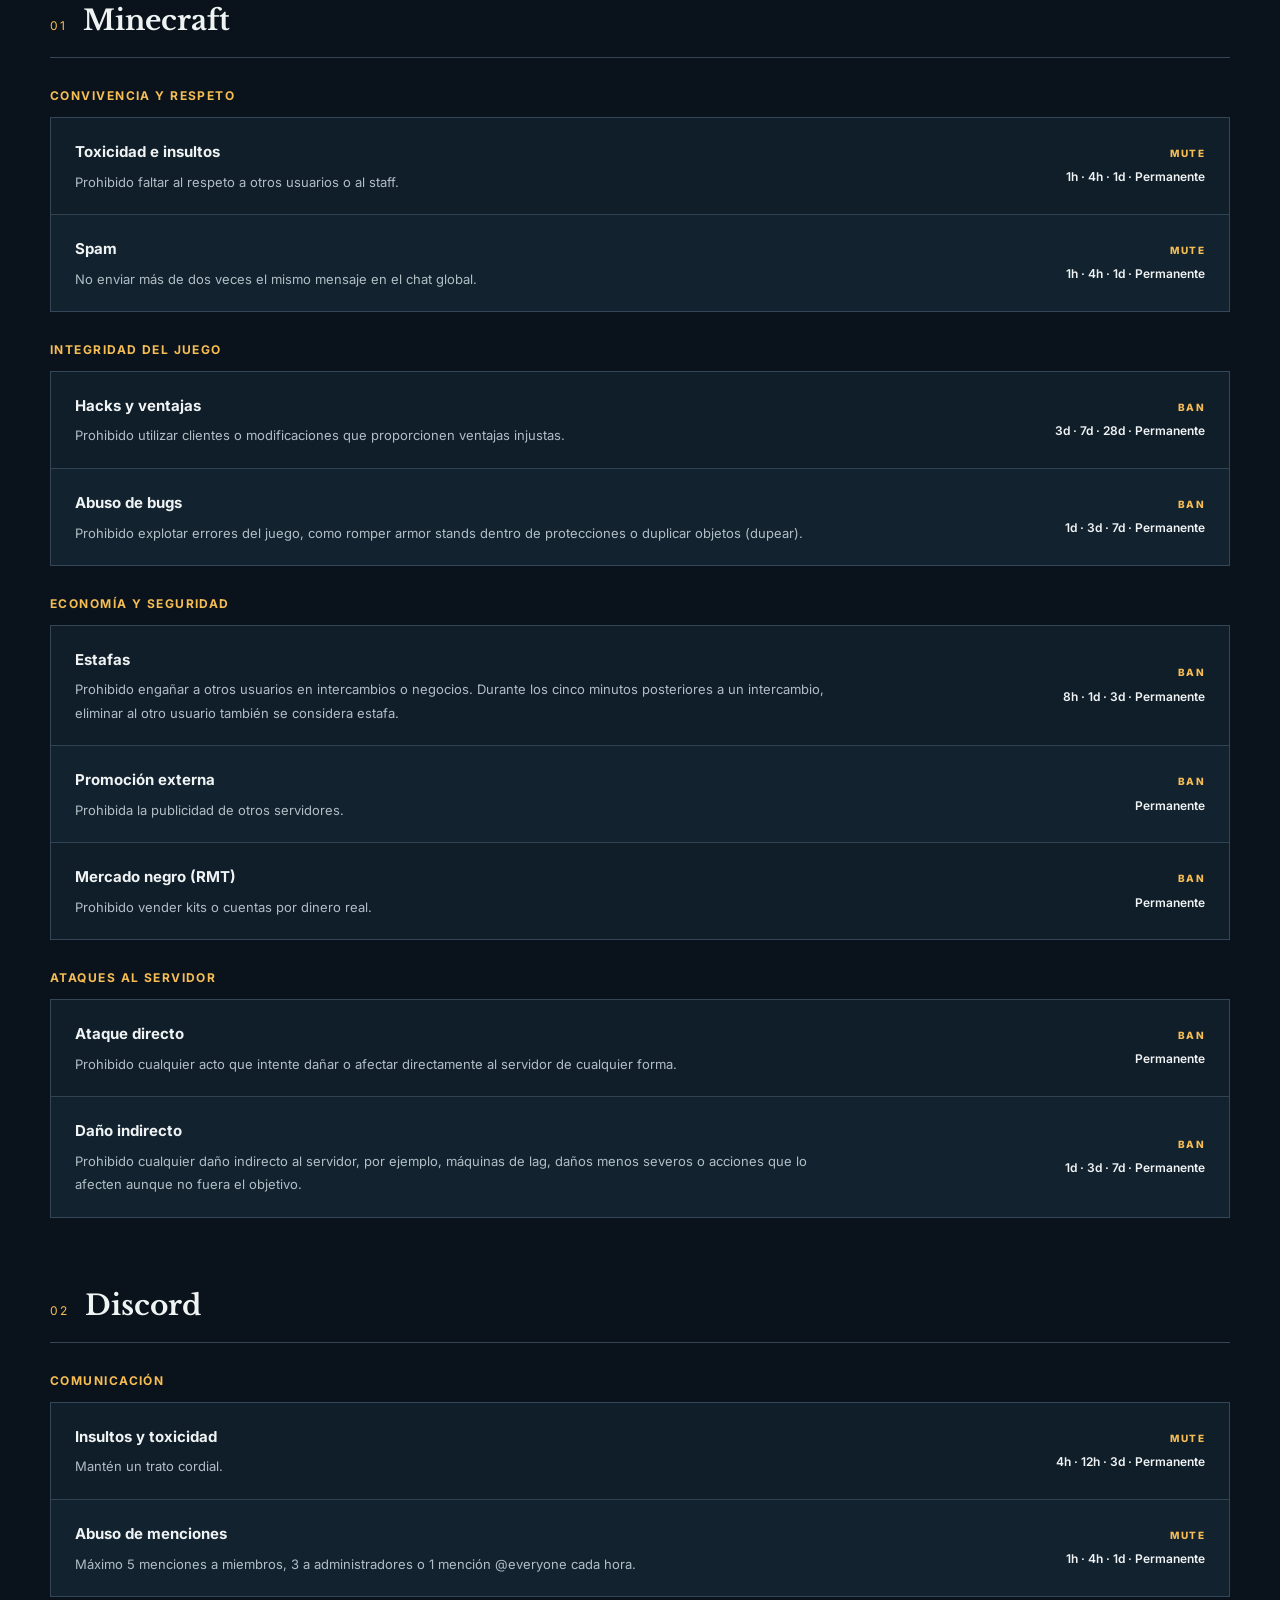
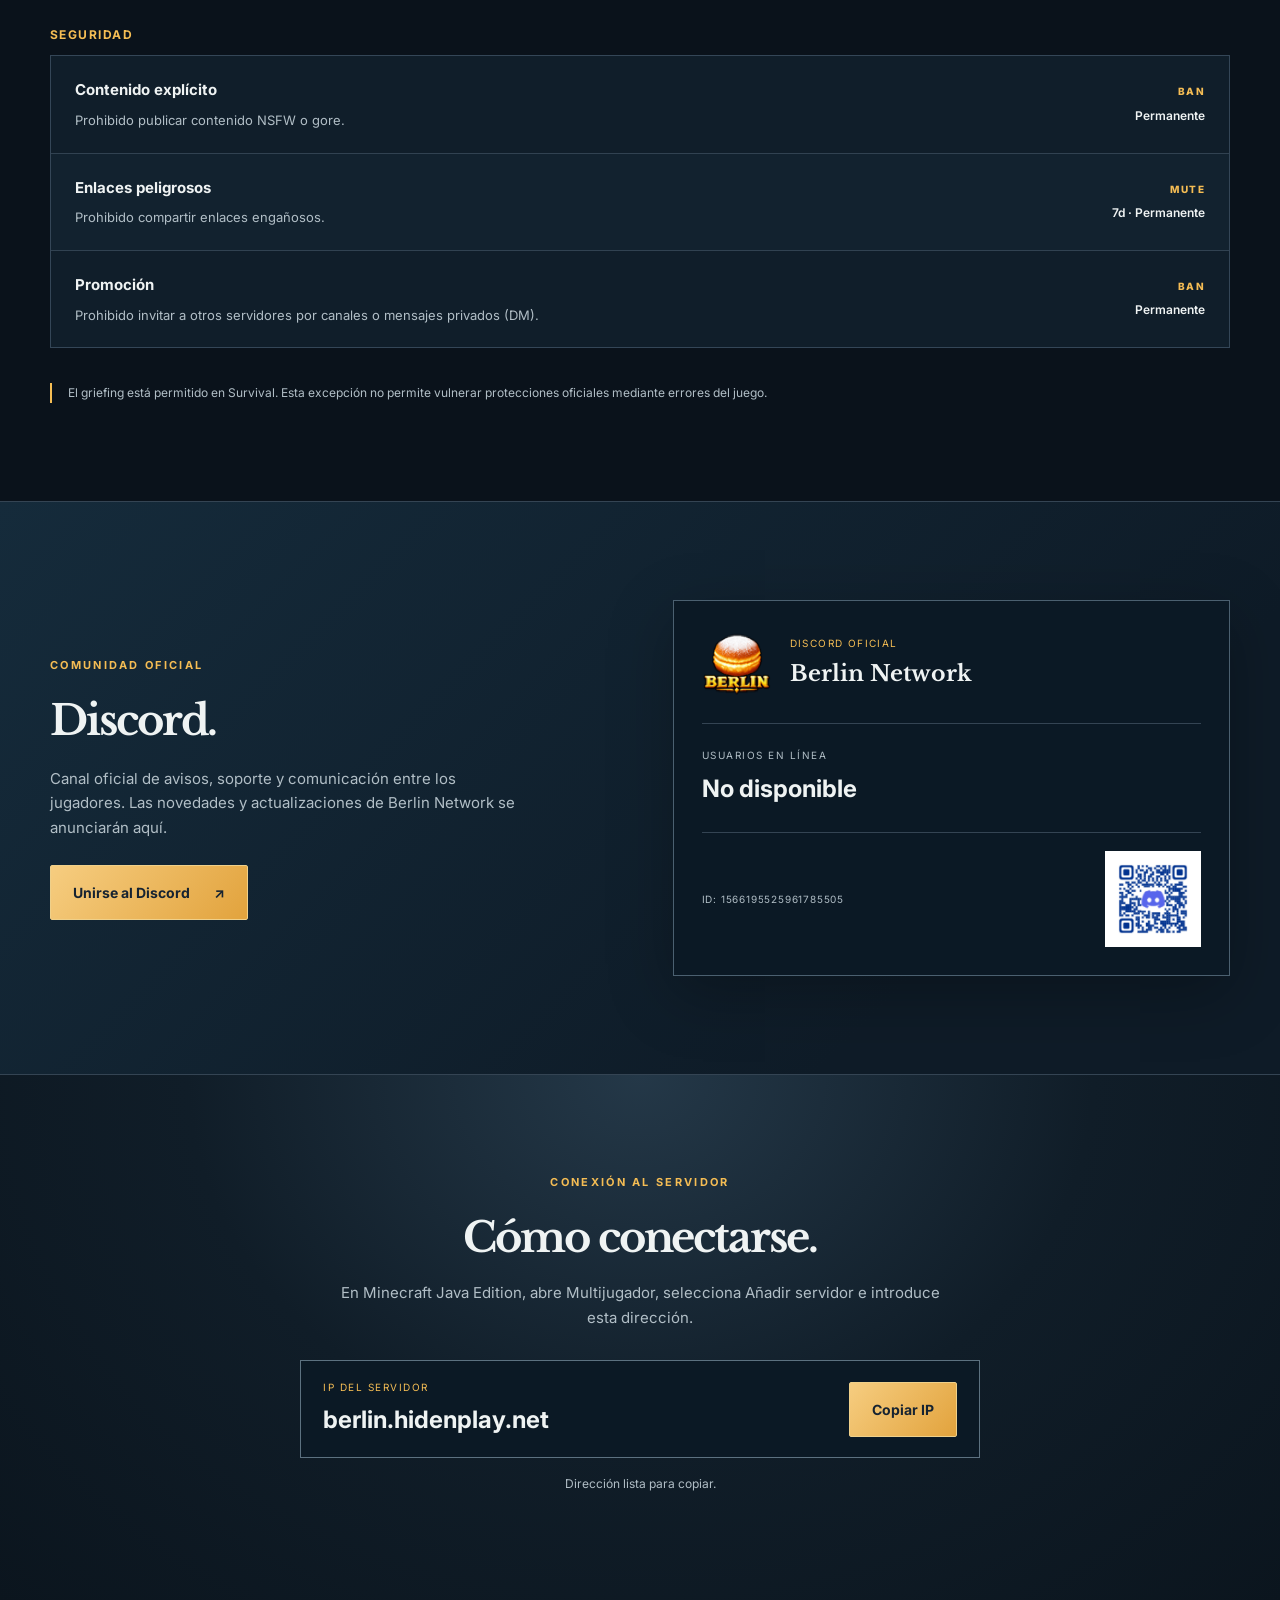
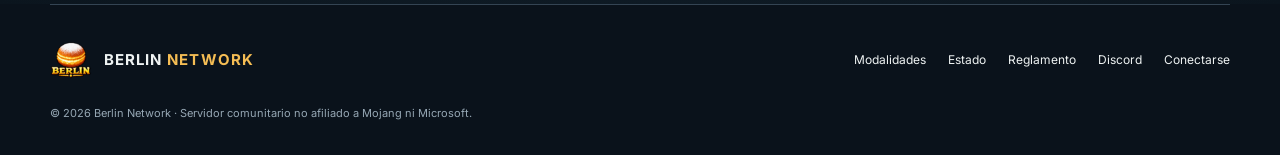
==== commit d1557b51: "Redesign Berlin Network as informative one-page website" ====
--- a/reglas.html
+++ b/reglas.html
@@ -1,39 +1 @@
-<!doctype html>
-<html lang="es">
-<head>
-  <meta charset="UTF-8"><meta name="viewport" content="width=device-width, initial-scale=1"><meta name="theme-color" content="#090c10"><meta name="description" content="Reglamento oficial de Berlin Network: normas y sanciones de Minecraft y Discord."><title>Reglamento — Berlin Network</title><link rel="icon" type="image/png" href="assets/favicon.png"><link rel="stylesheet" href="styles.css"><script defer src="site-config.js"></script><script defer src="script.js"></script>
-</head>
-<body class="rules-page">
-  <a class="skip-link" href="#contenido">Saltar al contenido</a>
-  <header class="site-header scrolled" id="site-header"><div class="container header-inner"><a class="brand" href="./" aria-label="Berlin Network, inicio"><img src="assets/berlin-icon.png" width="46" height="46" alt=""><span class="brand-word"><span class="brand-berlin">BERLIN</span><span class="brand-network">NETWORK</span></span></a><nav class="site-nav" id="site-nav" aria-label="Navegación principal"><a href="index.html#modalidades">Modalidades</a><a href="index.html#comunidad">Comunidad</a><a href="reglas.html" aria-current="page">Reglamento</a><a href="index.html#conectar" class="nav-play">Cómo jugar ↗</a></nav><button type="button" class="menu-toggle" id="menu-toggle" aria-expanded="false" aria-controls="site-nav" aria-label="Abrir menú"><span></span><span></span><span></span></button></div></header>
-  <main id="contenido"><section class="rules-hero"><div class="rules-hero-image"></div><div class="container rules-hero-content"><p class="eyebrow light">BERLIN NETWORK / DOCUMENTO OFICIAL</p><h1>EL JUEGO<br><em>TIENE REGLAS.</em></h1><p>El desconocimiento de estas normas no exime de su cumplimiento. Al entrar a nuestra comunidad, aceptas seguir este código de conducta.</p><div class="rules-tabs" role="navigation" aria-label="Ir al reglamento"><a href="#minecraft">Minecraft ↗</a><a href="#discord">Discord ↗</a></div></div></section>
-  <section class="section rules-content"><div class="container"><div class="rules-section-heading" id="minecraft"><span class="eyebrow">01 / REGLAMENTO</span><h2>Servidor de <em>Minecraft.</em></h2><p>En Survival está permitido el griefing. Las reglas de integridad, seguridad, convivencia y sanciones siguen vigentes.</p></div>
-  <div class="rules-block"><div class="rules-block-title"><span>01</span><h3>Convivencia y respeto</h3></div><div class="rules-list">
-    <article class="rule-entry"><div><h4>Toxicidad e insultos</h4><p>Prohibido faltar al respeto a otros usuarios o al staff.</p></div><div class="penalty"><span>MUTE</span><strong>1h · 4h · 1d · Permanente</strong></div></article>
-    <article class="rule-entry"><div><h4>Spam</h4><p>No envíes más de dos veces el mismo mensaje en el chat global.</p></div><div class="penalty"><span>MUTE</span><strong>1h · 4h · 1d · Permanente</strong></div></article>
-  </div></div>
-  <div class="rules-block"><div class="rules-block-title"><span>02</span><h3>Integridad del juego</h3></div><div class="rules-list">
-    <article class="rule-entry"><div><h4>Hacks y ventajas</h4><p>Prohibido usar clientes o modificaciones que otorguen ventajas injustas.</p></div><div class="penalty"><span>BAN</span><strong>3d · 7d · 28d · Permanente</strong></div></article>
-    <article class="rule-entry"><div><h4>Abuso de bugs y duplicación</h4><p>Prohibido explotar errores, como romper armor stands dentro de protecciones o duplicar objetos (dupear).</p></div><div class="penalty"><span>BAN</span><strong>1d · 3d · 7d · Permanente</strong></div></article>
-  </div></div>
-  <div class="rules-block"><div class="rules-block-title"><span>03</span><h3>Economía y seguridad</h3></div><div class="rules-list">
-    <article class="rule-entry"><div><h4>Estafas</h4><p>Prohibido engañar a otros usuarios en intercambios o negocios. Durante los cinco minutos posteriores a un intercambio, eliminar a la otra persona también se considera estafa.</p></div><div class="penalty"><span>BAN</span><strong>8h · 1d · 3d · Permanente</strong></div></article>
-    <article class="rule-entry"><div><h4>Promoción externa</h4><p>Prohibida la publicidad de otros servidores.</p></div><div class="penalty"><span>BAN</span><strong>Permanente</strong></div></article>
-    <article class="rule-entry"><div><h4>Mercado negro (RMT)</h4><p>Prohibido vender kits o cuentas por dinero real.</p></div><div class="penalty"><span>BAN</span><strong>Permanente</strong></div></article>
-  </div></div>
-  <div class="rules-block"><div class="rules-block-title"><span>04</span><h3>Ataques al servidor</h3></div><div class="rules-list">
-    <article class="rule-entry"><div><h4>Ataque directo</h4><p>Prohibido cualquier ataque directo que intente dañar o afectar de cualquier forma al servidor.</p></div><div class="penalty"><span>BAN</span><strong>Permanente</strong></div></article>
-    <article class="rule-entry"><div><h4>Daño indirecto</h4><p>Prohibido causar daños indirectos al servidor, incluidos los provocados por máquinas de lag, daños menos severos o acciones que lo afecten aunque ese no haya sido el objetivo.</p></div><div class="penalty"><span>BAN</span><strong>1d · 3d · 7d · Permanente</strong></div></article>
-  </div></div>
-  <div class="rules-section-heading second" id="discord"><span class="eyebrow">02 / REGLAMENTO</span><h2>Servidor de <em>Discord.</em></h2><p>Para mantener una comunidad organizada y segura, se aplican las siguientes normas.</p></div>
-  <div class="rules-block"><div class="rules-block-title"><span>01</span><h3>Comunicación</h3></div><div class="rules-list">
-    <article class="rule-entry"><div><h4>Insultos y toxicidad</h4><p>Mantén un trato cordial.</p></div><div class="penalty"><span>MUTE</span><strong>4h · 12h · 3d · Permanente</strong></div></article>
-    <article class="rule-entry"><div><h4>Abuso de menciones</h4><p>En una hora se permite un máximo de 5 menciones a miembros, 3 a administradores o 1 mención @everyone.</p></div><div class="penalty"><span>MUTE</span><strong>1h · 4h · 1d · Permanente</strong></div></article>
-  </div></div>
-  <div class="rules-block"><div class="rules-block-title"><span>02</span><h3>Seguridad</h3></div><div class="rules-list">
-    <article class="rule-entry"><div><h4>Contenido explícito</h4><p>Prohibido enviar contenido NSFW o gore.</p></div><div class="penalty"><span>BAN</span><strong>Permanente</strong></div></article>
-    <article class="rule-entry"><div><h4>Enlaces peligrosos</h4><p>Prohibido compartir enlaces engañosos.</p></div><div class="penalty"><span>MUTE</span><strong>7d · Permanente</strong></div></article>
-    <article class="rule-entry"><div><h4>Promoción</h4><p>Prohibido invitar a otros servidores mediante canales o mensajes directos.</p></div><div class="penalty"><span>BAN</span><strong>Permanente</strong></div></article>
-  </div></div><div class="rules-end"><span>BERLIN NETWORK / REGLAMENTO</span><a href="index.html">Volver al inicio ↗</a></div></div></section></main>
-  <footer class="footer"><div class="container footer-main"><div><a class="brand" href="index.html"><img src="assets/berlin-icon.png" alt="" width="45" height="45"><span class="brand-word"><span class="brand-berlin">BERLIN</span><span class="brand-network">NETWORK</span></span></a><p>Una red. Infinitas historias.</p></div><div class="footer-links"><a href="index.html#modalidades">Modalidades</a><a href="reglas.html">Reglamento</a><a href="https://discord.gg/UeGzQjRebw" target="_blank" rel="noopener noreferrer">Discord</a><a href="index.html#conectar">Conectarse</a></div></div><div class="container footer-bottom"><span>© <span id="copyright-year"></span> BERLIN NETWORK</span><span>UNA COMUNIDAD DE MINECRAFT · NO AFILIADA A MOJANG O MICROSOFT</span><a href="#contenido">VOLVER ARRIBA ↑</a></div></footer>
-</body></html>
+<!doctype html><html lang="es"><head><meta charset="utf-8"><meta name="viewport" content="width=device-width,initial-scale=1"><meta http-equiv="refresh" content="0; url=./#reglamento"><title>Reglamento | Berlin Network</title><link rel="canonical" href="./#reglamento"></head><body><p>El reglamento está ahora en <a href="./#reglamento">la web principal de Berlin Network</a>.</p><script>location.replace('./#reglamento');</script></body></html>
